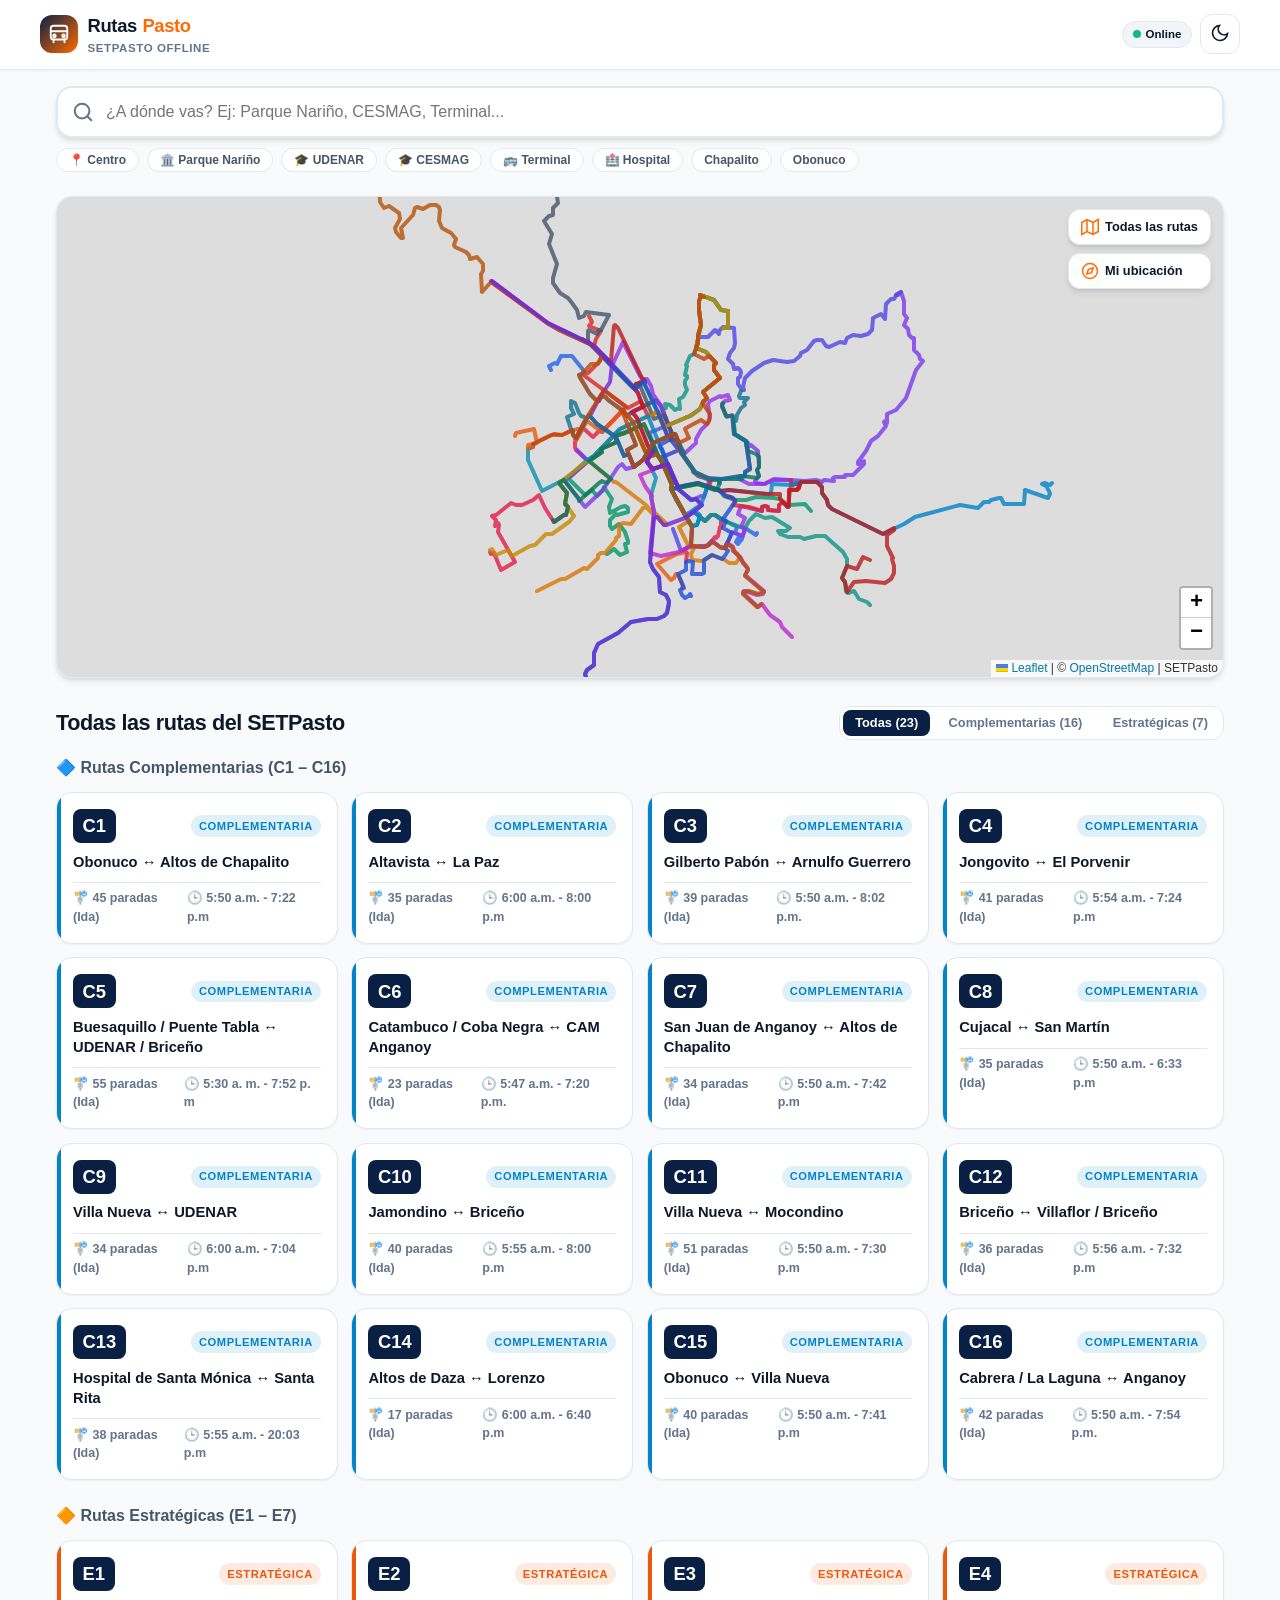
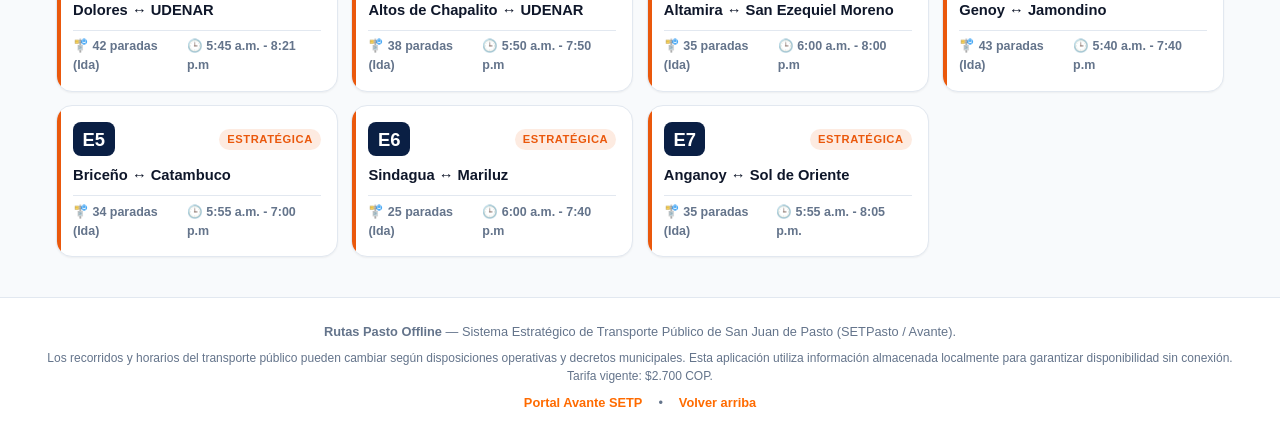
==== index.html @ 1d4de2ff "Initial commit: Rutas Pasto Offline PWA con 23 rutas completas SETPasto" ====
<!DOCTYPE html>
<html lang="es">
<head>
    <meta charset="UTF-8">
    <meta name="viewport" content="width=device-width, initial-scale=1.0, maximum-scale=5.0">
    <title>Rutas Pasto Offline - SETPasto Sistema de Transporte</title>
    <meta name="description" content="Consulta offline del Sistema Estratégico de Transporte Público de Pasto (SETPasto / Avante). 23 rutas oficiales con paradas y recorridos urbanos.">
    <meta name="theme-color" content="#0A1F44">
    <meta name="apple-mobile-web-app-capable" content="yes">
    <meta name="apple-mobile-web-app-status-bar-style" content="black-translucent">
    <meta name="apple-mobile-web-app-title" content="Rutas Pasto">

    <!-- PWA Manifest & Icons -->
    <link rel="manifest" href="manifest.json">
    <link rel="icon" type="image/png" href="assets/icons/icon-192.png">
    <link rel="apple-touch-icon" href="assets/icons/icon-192.png">

    <!-- Leaflet CSS (Almacenado localmente, sin dependencias CDN) -->
    <link rel="stylesheet" href="assets/leaflet/leaflet.css">

    <!-- Estilos de la Aplicación -->
    <link rel="stylesheet" href="styles.css">
</head>
<body>

    <!-- Header Principal -->
    <header class="app-header">
        <div class="header-container">
            <a href="#" class="brand" onclick="mostrarTodasLasRutas(); return false;">
                <div class="brand-icon">
                    <svg viewBox="0 0 24 24" fill="none" stroke="currentColor" stroke-width="2" stroke-linecap="round" stroke-linejoin="round">
                        <rect x="3" y="3" width="18" height="15" rx="3"></rect>
                        <line x1="3" y1="9" x2="21" y2="9"></line>
                        <circle cx="7" cy="14" r="1.5"></circle>
                        <circle cx="17" cy="14" r="1.5"></circle>
                        <line x1="6" y1="18" x2="6" y2="21"></line>
                        <line x1="18" y1="18" x2="18" y2="21"></line>
                    </svg>
                </div>
                <div class="brand-info">
                    <span class="brand-title">Rutas<span>Pasto</span></span>
                    <span class="brand-sub">SETPasto Offline</span>
                </div>
            </a>

            <div class="header-actions">
                <div id="connectionStatus" class="status-badge" title="Estado de conexión">
                    <span class="status-dot"></span> Online
                </div>

                <button id="btnInstallApp" class="btn-install" type="button" title="Instalar como App">
                    <svg viewBox="0 0 24 24" fill="none" stroke="currentColor" stroke-width="2">
                        <path d="M21 15v4a2 2 0 0 1-2 2H5a2 2 0 0 1-2-2v-4"></path>
                        <polyline points="7 10 12 15 17 10"></polyline>
                        <line x1="12" y1="15" x2="12" y2="3"></line>
                    </svg>
                    Instalar
                </button>

                <button id="themeToggle" class="btn-icon" type="button" aria-label="Cambiar tema claro u oscuro" title="Modo Claro/Oscuro">
                    <span id="themeIcon">
                        <svg viewBox="0 0 24 24" fill="none" stroke="currentColor" stroke-width="2">
                            <path d="M21 12.79A9 9 0 1 1 11.21 3 7 7 0 0 0 21 12.79z"></path>
                        </svg>
                    </span>
                </button>
            </div>
        </div>
    </header>

    <!-- Contenido Principal -->
    <main class="main-content">

        <!-- Buscador Inteligente de Destinos y Rutas -->
        <section class="search-section" aria-label="Buscador de rutas y lugares">
            <div class="search-wrapper">
                <span class="search-icon">
                    <svg viewBox="0 0 24 24" fill="none" stroke="currentColor" stroke-width="2.2" stroke-linecap="round" stroke-linejoin="round">
                        <circle cx="11" cy="11" r="8"></circle>
                        <line x1="21" y1="21" x2="16.65" y2="16.65"></line>
                    </svg>
                </span>
                <input 
                    type="text" 
                    id="searchInput" 
                    class="search-input" 
                    placeholder="¿A dónde vas? Ej: Parque Nariño, CESMAG, Terminal..." 
                    aria-label="Buscar rutas por barrio, parada o lugar de interés"
                    autocomplete="off"
                >
                <button id="searchClear" class="search-clear" type="button" aria-label="Limpiar búsqueda" title="Borrar">
                    <svg viewBox="0 0 24 24" fill="none" stroke="currentColor" stroke-width="2">
                        <line x1="18" y1="6" x2="6" y2="18"></line>
                        <line x1="6" y1="6" x2="18" y2="18"></line>
                    </svg>
                </button>
            </div>

            <!-- Accesos rápidos de búsqueda común en Pasto -->
            <div class="quick-tags">
                <button type="button" class="tag-btn" data-query="Centro">📍 Centro</button>
                <button type="button" class="tag-btn" data-query="Parque Nariño">🏛️ Parque Nariño</button>
                <button type="button" class="tag-btn" data-query="UDENAR">🎓 UDENAR</button>
                <button type="button" class="tag-btn" data-query="CESMAG">🎓 CESMAG</button>
                <button type="button" class="tag-btn" data-query="Terminal">🚌 Terminal</button>
                <button type="button" class="tag-btn" data-query="Hospital">🏥 Hospital</button>
                <button type="button" class="tag-btn" data-query="Chapalito">Chapalito</button>
                <button type="button" class="tag-btn" data-query="Obonuco">Obonuco</button>
            </div>

            <!-- Panel de Resultados de Búsqueda -->
            <div id="searchResultsPanel" class="search-results-panel">
                <div class="search-results-header">
                    <span>Resultados de la búsqueda</span>
                    <span id="searchResultsCount" style="color: var(--color-accent); font-weight: 700;">0 resultados</span>
                </div>
                <div id="resultsGrid" class="results-grid"></div>
            </div>
        </section>

        <!-- Ficha de Ruta Seleccionada (Arriba o junto al mapa cuando está activa) -->
        <section id="routePanel" class="route-panel" aria-label="Detalles de la ruta seleccionada">
            <div class="route-panel-header">
                <div class="route-panel-title-area">
                    <div style="display: flex; align-items: center; gap: 0.6rem;">
                        <span id="panelRouteCode" class="route-code-badge">C10</span>
                        <span id="panelRouteType" class="route-type-tag">Complementaria</span>
                    </div>
                    <div class="route-trajectory">
                        <span id="panelTrajOrigen">Jamondino</span>
                        <svg viewBox="0 0 24 24" fill="none" stroke="currentColor" stroke-width="2.5">
                            <line x1="5" y1="12" x2="19" y2="12"></line>
                            <polyline points="12 5 19 12 12 19"></polyline>
                        </svg>
                        <span id="panelTrajDestino">Briceño</span>
                    </div>
                </div>
                <button id="btnClosePanel" class="btn-close-panel" type="button" title="Ver todas las rutas" aria-label="Cerrar ficha de ruta">
                    <svg viewBox="0 0 24 24" fill="none" stroke="currentColor" stroke-width="2.5">
                        <line x1="18" y1="6" x2="6" y2="18"></line>
                        <line x1="6" y1="6" x2="18" y2="18"></line>
                    </svg>
                </button>
            </div>

            <!-- Control de Sentido [ IDA ] [ RETORNO ] -->
            <div class="direction-control-bar">
                <div class="direction-buttons">
                    <button id="btnSentidoIda" class="btn-direction active" type="button">IDA</button>
                    <button id="btnSentidoRetorno" class="btn-direction" type="button">RETORNO</button>
                </div>
                <div id="directionSummary" class="direction-summary">
                    Jamondino → Briceño
                </div>
            </div>

            <!-- Ficha Técnica -->
            <div class="route-info-grid">
                <div class="info-item">
                    <span class="info-label">Horario Despacho</span>
                    <span id="infoHorario" class="info-value">05:50 - 20:00</span>
                </div>
                <div class="info-item">
                    <span class="info-label">Frecuencia Estimada</span>
                    <span id="infoFrecuencia" class="info-value">7 - 10 min</span>
                </div>
                <div class="info-item">
                    <span class="info-label">Tarifa Oficial</span>
                    <span id="infoTarifa" class="info-value">$2.700 COP</span>
                </div>
                <div class="info-item">
                    <span class="info-label">Paradas Registradas</span>
                    <span id="infoParadas" class="info-value">40 paradas</span>
                </div>
            </div>

            <!-- Listado Interactivo de Paradas -->
            <div class="stops-section">
                <div class="stops-header">
                    <div class="stops-title">
                        <span>Paradas del recorrido</span>
                        <span id="stopsCounter" class="stops-counter">40 paradas</span>
                    </div>
                    <span style="font-size: 0.75rem; color: var(--color-text-muted);">Toca una parada para enfocarla en el mapa</span>
                </div>
                <div id="stopsListScroll" class="stops-list-scroll"></div>
            </div>
        </section>

        <!-- Sección del Mapa -->
        <section id="mapSection" class="map-container-box" aria-label="Mapa interactivo de rutas de Pasto">
            <div id="map"></div>

            <!-- Controles flotantes sobre el mapa -->
            <div class="map-floating-controls">
                <button id="btnShowAll" class="btn-map-control" type="button" title="Ver todas las 23 rutas en el mapa">
                    <svg viewBox="0 0 24 24" fill="none" stroke="currentColor" stroke-width="2">
                        <polygon points="1 6 1 22 8 18 16 22 23 18 23 2 16 6 8 2 1 6"></polygon>
                        <line x1="8" y1="2" x2="8" y2="18"></line>
                        <line x1="16" y1="6" x2="16" y2="22"></line>
                    </svg>
                    Todas las rutas
                </button>
                <button id="btnLocation" class="btn-map-control" type="button" title="Ubicar mi posición actual">
                    <svg viewBox="0 0 24 24" fill="none" stroke="currentColor" stroke-width="2">
                        <circle cx="12" cy="12" r="10"></circle>
                        <polygon points="16.24 7.76 14.12 14.12 7.76 16.24 9.88 9.88 16.24 7.76"></polygon>
                    </svg>
                    Mi ubicación
                </button>
            </div>

            <!-- Aviso offline amigable para el mapa -->
            <div id="offlineBanner" class="offline-banner">
                <span>⚡ <strong>Modo sin conexión:</strong> Consulta tus rutas, paradas y horarios almacenados localmente.</span>
            </div>
        </section>

        <!-- Catálogo General: Todas las Rutas (C1-C16 y E1-E7) -->
        <section class="catalog-section" aria-label="Directorio completo de rutas">
            <div class="catalog-header">
                <h2 class="section-title">
                    <span>Todas las rutas del SETPasto</span>
                </h2>
                <div class="filter-tabs">
                    <button class="filter-tab active" data-filter="TODAS" type="button">Todas (23)</button>
                    <button class="filter-tab" data-filter="COMPLEMENTARIA" type="button">Complementarias (16)</button>
                    <button class="filter-tab" data-filter="ESTRATEGICA" type="button">Estratégicas (7)</button>
                </div>
            </div>

            <!-- Grupo Rutas Complementarias -->
            <div id="groupComplementarias" class="routes-group">
                <h3 class="group-title">
                    <span>🔷 Rutas Complementarias (C1 – C16)</span>
                </h3>
                <div id="gridComplementarias" class="routes-grid"></div>
            </div>

            <!-- Grupo Rutas Estratégicas -->
            <div id="groupEstrategicas" class="routes-group">
                <h3 class="group-title">
                    <span>🔶 Rutas Estratégicas (E1 – E7)</span>
                </h3>
                <div id="gridEstrategicas" class="routes-grid"></div>
            </div>
        </section>

    </main>

    <!-- Footer -->
    <footer class="app-footer">
        <div class="footer-content">
            <p><strong>Rutas Pasto Offline</strong> — Sistema Estratégico de Transporte Público de San Juan de Pasto (SETPasto / Avante).</p>
            <p style="font-size: 0.75rem; color: var(--color-text-muted);">
                Los recorridos y horarios del transporte público pueden cambiar según disposiciones operativas y decretos municipales.
                Esta aplicación utiliza información almacenada localmente para garantizar disponibilidad sin conexión. Tarifa vigente: $2.700 COP.
            </p>
            <div class="footer-links">
                <a href="https://avante.gov.co" target="_blank" rel="noopener">Portal Avante SETP</a>
                <span>•</span>
                <a href="#" onclick="mostrarTodasLasRutas(); window.scrollTo({top: 0, behavior: 'smooth'}); return false;">Volver arriba</a>
            </div>
        </div>
    </footer>

    <!-- Scripts locales (Sin dependencias externas) -->
    <script src="assets/leaflet/leaflet.js"></script>
    <script src="data/rutas.js"></script>
    <script src="app.js"></script>
</body>
</html>
---- assets/leaflet/leaflet.css ----
/* required styles */

.leaflet-pane,
.leaflet-tile,
.leaflet-marker-icon,
.leaflet-marker-shadow,
.leaflet-tile-container,
.leaflet-pane > svg,
.leaflet-pane > canvas,
.leaflet-zoom-box,
.leaflet-image-layer,
.leaflet-layer {
	position: absolute;
	left: 0;
	top: 0;
	}
.leaflet-container {
	overflow: hidden;
	}
.leaflet-tile,
.leaflet-marker-icon,
.leaflet-marker-shadow {
	-webkit-user-select: none;
	   -moz-user-select: none;
	        user-select: none;
	  -webkit-user-drag: none;
	}
/* Prevents IE11 from highlighting tiles in blue */
.leaflet-tile::selection {
	background: transparent;
}
/* Safari renders non-retina tile on retina better with this, but Chrome is worse */
.leaflet-safari .leaflet-tile {
	image-rendering: -webkit-optimize-contrast;
	}
/* hack that prevents hw layers "stretching" when loading new tiles */
.leaflet-safari .leaflet-tile-container {
	width: 1600px;
	height: 1600px;
	-webkit-transform-origin: 0 0;
	}
.leaflet-marker-icon,
.leaflet-marker-shadow {
	display: block;
	}
/* .leaflet-container svg: reset svg max-width decleration shipped in Joomla! (joomla.org) 3.x */
/* .leaflet-container img: map is broken in FF if you have max-width: 100% on tiles */
.leaflet-container .leaflet-overlay-pane svg {
	max-width: none !important;
	max-height: none !important;
	}
.leaflet-container .leaflet-marker-pane img,
.leaflet-container .leaflet-shadow-pane img,
.leaflet-container .leaflet-tile-pane img,
.leaflet-container img.leaflet-image-layer,
.leaflet-container .leaflet-tile {
	max-width: none !important;
	max-height: none !important;
	width: auto;
	padding: 0;
	}

.leaflet-container img.leaflet-tile {
	/* See: https://bugs.chromium.org/p/chromium/issues/detail?id=600120 */
	mix-blend-mode: plus-lighter;
}

.leaflet-container.leaflet-touch-zoom {
	-ms-touch-action: pan-x pan-y;
	touch-action: pan-x pan-y;
	}
.leaflet-container.leaflet-touch-drag {
	-ms-touch-action: pinch-zoom;
	/* Fallback for FF which doesn't support pinch-zoom */
	touch-action: none;
	touch-action: pinch-zoom;
}
.leaflet-container.leaflet-touch-drag.leaflet-touch-zoom {
	-ms-touch-action: none;
	touch-action: none;
}
.leaflet-container {
	-webkit-tap-highlight-color: transparent;
}
.leaflet-container a {
	-webkit-tap-highlight-color: rgba(51, 181, 229, 0.4);
}
.leaflet-tile {
	filter: inherit;
	visibility: hidden;
	}
.leaflet-tile-loaded {
	visibility: inherit;
	}
.leaflet-zoom-box {
	width: 0;
	height: 0;
	-moz-box-sizing: border-box;
	     box-sizing: border-box;
	z-index: 800;
	}
/* workaround for https://bugzilla.mozilla.org/show_bug.cgi?id=888319 */
.leaflet-overlay-pane svg {
	-moz-user-select: none;
	}

.leaflet-pane         { z-index: 400; }

.leaflet-tile-pane    { z-index: 200; }
.leaflet-overlay-pane { z-index: 400; }
.leaflet-shadow-pane  { z-index: 500; }
.leaflet-marker-pane  { z-index: 600; }
.leaflet-tooltip-pane   { z-index: 650; }
.leaflet-popup-pane   { z-index: 700; }

.leaflet-map-pane canvas { z-index: 100; }
.leaflet-map-pane svg    { z-index: 200; }

.leaflet-vml-shape {
	width: 1px;
	height: 1px;
	}
.lvml {
	behavior: url(#default#VML);
	display: inline-block;
	position: absolute;
	}


/* control positioning */

.leaflet-control {
	position: relative;
	z-index: 800;
	pointer-events: visiblePainted; /* IE 9-10 doesn't have auto */
	pointer-events: auto;
	}
.leaflet-top,
.leaflet-bottom {
	position: absolute;
	z-index: 1000;
	pointer-events: none;
	}
.leaflet-top {
	top: 0;
	}
.leaflet-right {
	right: 0;
	}
.leaflet-bottom {
	bottom: 0;
	}
.leaflet-left {
	left: 0;
	}
.leaflet-control {
	float: left;
	clear: both;
	}
.leaflet-right .leaflet-control {
	float: right;
	}
.leaflet-top .leaflet-control {
	margin-top: 10px;
	}
.leaflet-bottom .leaflet-control {
	margin-bottom: 10px;
	}
.leaflet-left .leaflet-control {
	margin-left: 10px;
	}
.leaflet-right .leaflet-control {
	margin-right: 10px;
	}


/* zoom and fade animations */

.leaflet-fade-anim .leaflet-popup {
	opacity: 0;
	-webkit-transition: opacity 0.2s linear;
	   -moz-transition: opacity 0.2s linear;
	        transition: opacity 0.2s linear;
	}
.leaflet-fade-anim .leaflet-map-pane .leaflet-popup {
	opacity: 1;
	}
.leaflet-zoom-animated {
	-webkit-transform-origin: 0 0;
	    -ms-transform-origin: 0 0;
	        transform-origin: 0 0;
	}
svg.leaflet-zoom-animated {
	will-change: transform;
}

.leaflet-zoom-anim .leaflet-zoom-animated {
	-webkit-transition: -webkit-transform 0.25s cubic-bezier(0,0,0.25,1);
	   -moz-transition:    -moz-transform 0.25s cubic-bezier(0,0,0.25,1);
	        transition:         transform 0.25s cubic-bezier(0,0,0.25,1);
	}
.leaflet-zoom-anim .leaflet-tile,
.leaflet-pan-anim .leaflet-tile {
	-webkit-transition: none;
	   -moz-transition: none;
	        transition: none;
	}

.leaflet-zoom-anim .leaflet-zoom-hide {
	visibility: hidden;
	}


/* cursors */

.leaflet-interactive {
	cursor: pointer;
	}
.leaflet-grab {
	cursor: -webkit-grab;
	cursor:    -moz-grab;
	cursor:         grab;
	}
.leaflet-crosshair,
.leaflet-crosshair .leaflet-interactive {
	cursor: crosshair;
	}
.leaflet-popup-pane,
.leaflet-control {
	cursor: auto;
	}
.leaflet-dragging .leaflet-grab,
.leaflet-dragging .leaflet-grab .leaflet-interactive,
.leaflet-dragging .leaflet-marker-draggable {
	cursor: move;
	cursor: -webkit-grabbing;
	cursor:    -moz-grabbing;
	cursor:         grabbing;
	}

/* marker & overlays interactivity */
.leaflet-marker-icon,
.leaflet-marker-shadow,
.leaflet-image-layer,
.leaflet-pane > svg path,
.leaflet-tile-container {
	pointer-events: none;
	}

.leaflet-marker-icon.leaflet-interactive,
.leaflet-image-layer.leaflet-interactive,
.leaflet-pane > svg path.leaflet-interactive,
svg.leaflet-image-layer.leaflet-interactive path {
	pointer-events: visiblePainted; /* IE 9-10 doesn't have auto */
	pointer-events: auto;
	}

/* visual tweaks */

.leaflet-container {
	background: #ddd;
	outline-offset: 1px;
	}
.leaflet-container a {
	color: #0078A8;
	}
.leaflet-zoom-box {
	border: 2px dotted #38f;
	background: rgba(255,255,255,0.5);
	}


/* general typography */
.leaflet-container {
	font-family: "Helvetica Neue", Arial, Helvetica, sans-serif;
	font-size: 12px;
	font-size: 0.75rem;
	line-height: 1.5;
	}


/* general toolbar styles */

.leaflet-bar {
	box-shadow: 0 1px 5px rgba(0,0,0,0.65);
	border-radius: 4px;
	}
.leaflet-bar a {
	background-color: #fff;
	border-bottom: 1px solid #ccc;
	width: 26px;
	height: 26px;
	line-height: 26px;
	display: block;
	text-align: center;
	text-decoration: none;
	color: black;
	}
.leaflet-bar a,
.leaflet-control-layers-toggle {
	background-position: 50% 50%;
	background-repeat: no-repeat;
	display: block;
	}
.leaflet-bar a:hover,
.leaflet-bar a:focus {
	background-color: #f4f4f4;
	}
.leaflet-bar a:first-child {
	border-top-left-radius: 4px;
	border-top-right-radius: 4px;
	}
.leaflet-bar a:last-child {
	border-bottom-left-radius: 4px;
	border-bottom-right-radius: 4px;
	border-bottom: none;
	}
.leaflet-bar a.leaflet-disabled {
	cursor: default;
	background-color: #f4f4f4;
	color: #bbb;
	}

.leaflet-touch .leaflet-bar a {
	width: 30px;
	height: 30px;
	line-height: 30px;
	}
.leaflet-touch .leaflet-bar a:first-child {
	border-top-left-radius: 2px;
	border-top-right-radius: 2px;
	}
.leaflet-touch .leaflet-bar a:last-child {
	border-bottom-left-radius: 2px;
	border-bottom-right-radius: 2px;
	}

/* zoom control */

.leaflet-control-zoom-in,
.leaflet-control-zoom-out {
	font: bold 18px 'Lucida Console', Monaco, monospace;
	text-indent: 1px;
	}

.leaflet-touch .leaflet-control-zoom-in, .leaflet-touch .leaflet-control-zoom-out  {
	font-size: 22px;
	}


/* layers control */

.leaflet-control-layers {
	box-shadow: 0 1px 5px rgba(0,0,0,0.4);
	background: #fff;
	border-radius: 5px;
	}
.leaflet-control-layers-toggle {
	background-image: url(images/layers.png);
	width: 36px;
	height: 36px;
	}
.leaflet-retina .leaflet-control-layers-toggle {
	background-image: url(images/layers-2x.png);
	background-size: 26px 26px;
	}
.leaflet-touch .leaflet-control-layers-toggle {
	width: 44px;
	height: 44px;
	}
.leaflet-control-layers .leaflet-control-layers-list,
.leaflet-control-layers-expanded .leaflet-control-layers-toggle {
	display: none;
	}
.leaflet-control-layers-expanded .leaflet-control-layers-list {
	display: block;
	position: relative;
	}
.leaflet-control-layers-expanded {
	padding: 6px 10px 6px 6px;
	color: #333;
	background: #fff;
	}
.leaflet-control-layers-scrollbar {
	overflow-y: scroll;
	overflow-x: hidden;
	padding-right: 5px;
	}
.leaflet-control-layers-selector {
	margin-top: 2px;
	position: relative;
	top: 1px;
	}
.leaflet-control-layers label {
	display: block;
	font-size: 13px;
	font-size: 1.08333em;
	}
.leaflet-control-layers-separator {
	height: 0;
	border-top: 1px solid #ddd;
	margin: 5px -10px 5px -6px;
	}

/* Default icon URLs */
.leaflet-default-icon-path { /* used only in path-guessing heuristic, see L.Icon.Default */
	background-image: url(images/marker-icon.png);
	}


/* attribution and scale controls */

.leaflet-container .leaflet-control-attribution {
	background: #fff;
	background: rgba(255, 255, 255, 0.8);
	margin: 0;
	}
.leaflet-control-attribution,
.leaflet-control-scale-line {
	padding: 0 5px;
	color: #333;
	line-height: 1.4;
	}
.leaflet-control-attribution a {
	text-decoration: none;
	}
.leaflet-control-attribution a:hover,
.leaflet-control-attribution a:focus {
	text-decoration: underline;
	}
.leaflet-attribution-flag {
	display: inline !important;
	vertical-align: baseline !important;
	width: 1em;
	height: 0.6669em;
	}
.leaflet-left .leaflet-control-scale {
	margin-left: 5px;
	}
.leaflet-bottom .leaflet-control-scale {
	margin-bottom: 5px;
	}
.leaflet-control-scale-line {
	border: 2px solid #777;
	border-top: none;
	line-height: 1.1;
	padding: 2px 5px 1px;
	white-space: nowrap;
	-moz-box-sizing: border-box;
	     box-sizing: border-box;
	background: rgba(255, 255, 255, 0.8);
	text-shadow: 1px 1px #fff;
	}
.leaflet-control-scale-line:not(:first-child) {
	border-top: 2px solid #777;
	border-bottom: none;
	margin-top: -2px;
	}
.leaflet-control-scale-line:not(:first-child):not(:last-child) {
	border-bottom: 2px solid #777;
	}

.leaflet-touch .leaflet-control-attribution,
.leaflet-touch .leaflet-control-layers,
.leaflet-touch .leaflet-bar {
	box-shadow: none;
	}
.leaflet-touch .leaflet-control-layers,
.leaflet-touch .leaflet-bar {
	border: 2px solid rgba(0,0,0,0.2);
	background-clip: padding-box;
	}


/* popup */

.leaflet-popup {
	position: absolute;
	text-align: center;
	margin-bottom: 20px;
	}
.leaflet-popup-content-wrapper {
	padding: 1px;
	text-align: left;
	border-radius: 12px;
	}
.leaflet-popup-content {
	margin: 13px 24px 13px 20px;
	line-height: 1.3;
	font-size: 13px;
	font-size: 1.08333em;
	min-height: 1px;
	}
.leaflet-popup-content p {
	margin: 17px 0;
	margin: 1.3em 0;
	}
.leaflet-popup-tip-container {
	width: 40px;
	height: 20px;
	position: absolute;
	left: 50%;
	margin-top: -1px;
	margin-left: -20px;
	overflow: hidden;
	pointer-events: none;
	}
.leaflet-popup-tip {
	width: 17px;
	height: 17px;
	padding: 1px;

	margin: -10px auto 0;
	pointer-events: auto;

	-webkit-transform: rotate(45deg);
	   -moz-transform: rotate(45deg);
	    -ms-transform: rotate(45deg);
	        transform: rotate(45deg);
	}
.leaflet-popup-content-wrapper,
.leaflet-popup-tip {
	background: white;
	color: #333;
	box-shadow: 0 3px 14px rgba(0,0,0,0.4);
	}
.leaflet-container a.leaflet-popup-close-button {
	position: absolute;
	top: 0;
	right: 0;
	border: none;
	text-align: center;
	width: 24px;
	height: 24px;
	font: 16px/24px Tahoma, Verdana, sans-serif;
	color: #757575;
	text-decoration: none;
	background: transparent;
	}
.leaflet-container a.leaflet-popup-close-button:hover,
.leaflet-container a.leaflet-popup-close-button:focus {
	color: #585858;
	}
.leaflet-popup-scrolled {
	overflow: auto;
	}

.leaflet-oldie .leaflet-popup-content-wrapper {
	-ms-zoom: 1;
	}
.leaflet-oldie .leaflet-popup-tip {
	width: 24px;
	margin: 0 auto;

	-ms-filter: "progid:DXImageTransform.Microsoft.Matrix(M11=0.70710678, M12=0.70710678, M21=-0.70710678, M22=0.70710678)";
	filter: progid:DXImageTransform.Microsoft.Matrix(M11=0.70710678, M12=0.70710678, M21=-0.70710678, M22=0.70710678);
	}

.leaflet-oldie .leaflet-control-zoom,
.leaflet-oldie .leaflet-control-layers,
.leaflet-oldie .leaflet-popup-content-wrapper,
.leaflet-oldie .leaflet-popup-tip {
	border: 1px solid #999;
	}


/* div icon */

.leaflet-div-icon {
	background: #fff;
	border: 1px solid #666;
	}


/* Tooltip */
/* Base styles for the element that has a tooltip */
.leaflet-tooltip {
	position: absolute;
	padding: 6px;
	background-color: #fff;
	border: 1px solid #fff;
	border-radius: 3px;
	color: #222;
	white-space: nowrap;
	-webkit-user-select: none;
	-moz-user-select: none;
	-ms-user-select: none;
	user-select: none;
	pointer-events: none;
	box-shadow: 0 1px 3px rgba(0,0,0,0.4);
	}
.leaflet-tooltip.leaflet-interactive {
	cursor: pointer;
	pointer-events: auto;
	}
.leaflet-tooltip-top:before,
.leaflet-tooltip-bottom:before,
.leaflet-tooltip-left:before,
.leaflet-tooltip-right:before {
	position: absolute;
	pointer-events: none;
	border: 6px solid transparent;
	background: transparent;
	content: "";
	}

/* Directions */

.leaflet-tooltip-bottom {
	margin-top: 6px;
}
.leaflet-tooltip-top {
	margin-top: -6px;
}
.leaflet-tooltip-bottom:before,
.leaflet-tooltip-top:before {
	left: 50%;
	margin-left: -6px;
	}
.leaflet-tooltip-top:before {
	bottom: 0;
	margin-bottom: -12px;
	border-top-color: #fff;
	}
.leaflet-tooltip-bottom:before {
	top: 0;
	margin-top: -12px;
	margin-left: -6px;
	border-bottom-color: #fff;
	}
.leaflet-tooltip-left {
	margin-left: -6px;
}
.leaflet-tooltip-right {
	margin-left: 6px;
}
.leaflet-tooltip-left:before,
.leaflet-tooltip-right:before {
	top: 50%;
	margin-top: -6px;
	}
.leaflet-tooltip-left:before {
	right: 0;
	margin-right: -12px;
	border-left-color: #fff;
	}
.leaflet-tooltip-right:before {
	left: 0;
	margin-left: -12px;
	border-right-color: #fff;
	}

/* Printing */

@media print {
	/* Prevent printers from removing background-images of controls. */
	.leaflet-control {
		-webkit-print-color-adjust: exact;
		print-color-adjust: exact;
		}
	}
---- styles.css ----
/* ==========================================================================
   RUTAS PASTO OFFLINE - STYLES (MOBILE-FIRST CSS3)
   ========================================================================== */

:root {
    --color-bg: #F8FAFC;
    --color-surface: #FFFFFF;
    --color-surface-hover: #F1F5F9;
    --color-border: #E2E8F0;
    --color-text: #0F172A;
    --color-text-secondary: #475569;
    --color-text-muted: #64748B;
    
    --color-primary: #0A1F44;
    --color-primary-light: #1E3A8A;
    --color-accent: #FF6B00;
    --color-accent-hover: #E05E00;
    --color-accent-bg: rgba(255, 107, 0, 0.12);
    
    --color-complementaria: #0284C7;
    --color-estrategica: #EA580C;
    
    --color-success: #10B981;
    --color-warning: #F59E0B;
    --color-danger: #EF4444;

    --shadow-sm: 0 1px 2px 0 rgba(0, 0, 0, 0.05);
    --shadow-md: 0 4px 6px -1px rgba(0, 0, 0, 0.1), 0 2px 4px -1px rgba(0, 0, 0, 0.06);
    --shadow-lg: 0 10px 15px -3px rgba(0, 0, 0, 0.1), 0 4px 6px -2px rgba(0, 0, 0, 0.05);
    --shadow-xl: 0 20px 25px -5px rgba(0, 0, 0, 0.1), 0 10px 10px -5px rgba(0, 0, 0, 0.04);
    
    --radius-sm: 8px;
    --radius-md: 12px;
    --radius-lg: 16px;
    --radius-full: 9999px;
    
    --transition-fast: 0.15s ease;
    --transition-normal: 0.25s ease;
    --font-family: -apple-system, BlinkMacSystemFont, "Segoe UI", Roboto, Helvetica, Arial, sans-serif;
}

[data-theme="dark"] {
    --color-bg: #0B1120;
    --color-surface: #1E293B;
    --color-surface-hover: #334155;
    --color-border: #334155;
    --color-text: #F8FAFC;
    --color-text-secondary: #CBD5E1;
    --color-text-muted: #94A3B8;
    
    --color-primary: #38BDF8;
    --color-primary-light: #60A5FA;
    --color-accent: #FF8A3D;
    --color-accent-hover: #FFA466;
    --color-accent-bg: rgba(255, 138, 61, 0.2);
    
    --color-complementaria: #38BDF8;
    --color-estrategica: #FB923C;

    --shadow-sm: 0 1px 2px 0 rgba(0, 0, 0, 0.3);
    --shadow-md: 0 4px 6px -1px rgba(0, 0, 0, 0.4);
    --shadow-lg: 0 10px 15px -3px rgba(0, 0, 0, 0.5);
    --shadow-xl: 0 20px 25px -5px rgba(0, 0, 0, 0.6);
}

/* Base Reset & Typography */
* {
    margin: 0;
    padding: 0;
    box-sizing: border-box;
    -webkit-tap-highlight-color: transparent;
}

body {
    font-family: var(--font-family);
    background-color: var(--color-bg);
    color: var(--color-text);
    line-height: 1.5;
    min-height: 100vh;
    display: flex;
    flex-direction: column;
    overflow-x: hidden;
    transition: background-color var(--transition-normal), color var(--transition-normal);
}

/* Header & Navigation */
.app-header {
    background-color: var(--color-surface);
    border-bottom: 1px solid var(--color-border);
    position: sticky;
    top: 0;
    z-index: 1000;
    padding: 0.75rem 1rem;
    box-shadow: var(--shadow-sm);
}

.header-container {
    max-width: 1200px;
    margin: 0 auto;
    display: flex;
    align-items: center;
    justify-content: space-between;
    gap: 0.75rem;
}

.brand {
    display: flex;
    align-items: center;
    gap: 0.6rem;
    text-decoration: none;
    color: var(--color-text);
}

.brand-icon {
    width: 38px;
    height: 38px;
    background: linear-gradient(135deg, #0A1F44 0%, #FF6B00 100%);
    border-radius: var(--radius-md);
    display: flex;
    align-items: center;
    justify-content: center;
    color: #FFFFFF;
    box-shadow: var(--shadow-sm);
    flex-shrink: 0;
}

.brand-icon svg {
    width: 22px;
    height: 22px;
}

.brand-info {
    display: flex;
    flex-direction: column;
}

.brand-title {
    font-size: 1.15rem;
    font-weight: 800;
    letter-spacing: -0.02em;
    display: flex;
    align-items: center;
    gap: 0.35rem;
    color: var(--color-text);
}

.brand-title span {
    color: var(--color-accent);
}

.brand-sub {
    font-size: 0.72rem;
    color: var(--color-text-muted);
    font-weight: 600;
    text-transform: uppercase;
    letter-spacing: 0.05em;
}

.header-actions {
    display: flex;
    align-items: center;
    gap: 0.5rem;
}

.status-badge {
    display: inline-flex;
    align-items: center;
    gap: 0.3rem;
    padding: 0.25rem 0.6rem;
    border-radius: var(--radius-full);
    font-size: 0.72rem;
    font-weight: 700;
    background-color: var(--color-surface-hover);
    border: 1px solid var(--color-border);
}

.status-dot {
    width: 8px;
    height: 8px;
    border-radius: 50%;
    background-color: var(--color-success);
}

.status-badge.offline .status-dot {
    background-color: var(--color-danger);
}

.btn-icon {
    background: var(--color-surface);
    border: 1px solid var(--color-border);
    color: var(--color-text);
    width: 40px;
    height: 40px;
    border-radius: var(--radius-md);
    display: flex;
    align-items: center;
    justify-content: center;
    cursor: pointer;
    transition: all var(--transition-fast);
    flex-shrink: 0;
}

.btn-icon:hover {
    background: var(--color-surface-hover);
    border-color: var(--color-accent);
}

.btn-icon svg {
    width: 20px;
    height: 20px;
}

.btn-install {
    background: var(--color-accent);
    color: #FFFFFF;
    border: none;
    font-weight: 700;
    font-size: 0.8rem;
    padding: 0.5rem 0.85rem;
    border-radius: var(--radius-md);
    display: none;
    align-items: center;
    gap: 0.4rem;
    cursor: pointer;
    box-shadow: var(--shadow-sm);
    transition: background var(--transition-fast);
}

.btn-install:hover {
    background: var(--color-accent-hover);
}

.btn-install svg {
    width: 16px;
    height: 16px;
}

/* Main Container */
.main-content {
    flex: 1;
    max-width: 1200px;
    width: 100%;
    margin: 0 auto;
    padding: 1rem;
    display: flex;
    flex-direction: column;
    gap: 1.25rem;
}

/* Search Bar Component */
.search-section {
    position: relative;
}

.search-wrapper {
    position: relative;
    display: flex;
    align-items: center;
}

.search-icon {
    position: absolute;
    left: 1rem;
    color: var(--color-text-muted);
    pointer-events: none;
    display: flex;
}

.search-icon svg {
    width: 22px;
    height: 22px;
}

.search-input {
    width: 100%;
    padding: 0.95rem 2.8rem 0.95rem 3rem;
    border-radius: var(--radius-lg);
    border: 2px solid var(--color-border);
    background-color: var(--color-surface);
    color: var(--color-text);
    font-size: 1rem;
    font-weight: 500;
    box-shadow: var(--shadow-md);
    outline: none;
    transition: all var(--transition-normal);
}

.search-input:focus {
    border-color: var(--color-accent);
    box-shadow: 0 0 0 4px var(--color-accent-bg);
}

.search-clear {
    position: absolute;
    right: 0.75rem;
    background: none;
    border: none;
    color: var(--color-text-muted);
    cursor: pointer;
    padding: 0.4rem;
    display: none;
    align-items: center;
    justify-content: center;
    border-radius: 50%;
}

.search-clear:hover {
    color: var(--color-text);
    background-color: var(--color-surface-hover);
}

.search-clear svg {
    width: 18px;
    height: 18px;
}

/* Quick Search Suggestions */
.quick-tags {
    display: flex;
    gap: 0.5rem;
    margin-top: 0.6rem;
    overflow-x: auto;
    padding-bottom: 0.25rem;
    scrollbar-width: none;
}

.quick-tags::-webkit-scrollbar {
    display: none;
}

.tag-btn {
    background: var(--color-surface);
    border: 1px solid var(--color-border);
    color: var(--color-text-secondary);
    padding: 0.25rem 0.75rem;
    border-radius: var(--radius-full);
    font-size: 0.75rem;
    font-weight: 600;
    white-space: nowrap;
    cursor: pointer;
    transition: all var(--transition-fast);
}

.tag-btn:hover {
    border-color: var(--color-accent);
    color: var(--color-accent);
    background-color: var(--color-accent-bg);
}

/* Search Results Area */
.search-results-panel {
    display: none;
    background: var(--color-surface);
    border: 1px solid var(--color-border);
    border-radius: var(--radius-lg);
    padding: 1rem;
    box-shadow: var(--shadow-lg);
    margin-top: 0.5rem;
}

.search-results-header {
    display: flex;
    align-items: center;
    justify-content: space-between;
    margin-bottom: 0.75rem;
    font-size: 0.85rem;
    color: var(--color-text-muted);
    font-weight: 600;
}

.results-grid {
    display: grid;
    grid-template-columns: repeat(auto-fill, minmax(280px, 1fr));
    gap: 0.75rem;
}

.result-card {
    background: var(--color-bg);
    border: 1px solid var(--color-border);
    border-radius: var(--radius-md);
    padding: 0.85rem;
    cursor: pointer;
    transition: all var(--transition-fast);
    display: flex;
    flex-direction: column;
    gap: 0.4rem;
}

.result-card:hover {
    border-color: var(--color-accent);
    transform: translateY(-2px);
    box-shadow: var(--shadow-sm);
}

.result-badge {
    font-size: 0.7rem;
    font-weight: 700;
    color: var(--color-accent);
    background: var(--color-accent-bg);
    padding: 0.15rem 0.45rem;
    border-radius: var(--radius-sm);
    display: inline-block;
}

/* Map Section */
.map-container-box {
    position: relative;
    border-radius: var(--radius-lg);
    overflow: hidden;
    border: 1px solid var(--color-border);
    box-shadow: var(--shadow-md);
    background-color: var(--color-surface);
}

#map {
    height: 380px;
    width: 100%;
    z-index: 10;
}

@media (min-width: 768px) {
    #map {
        height: 480px;
    }
}

/* Map Floating Controls */
.map-floating-controls {
    position: absolute;
    top: 12px;
    right: 12px;
    z-index: 500;
    display: flex;
    flex-direction: column;
    gap: 8px;
}

.btn-map-control {
    background: var(--color-surface);
    color: var(--color-text);
    border: 1px solid var(--color-border);
    box-shadow: var(--shadow-md);
    border-radius: var(--radius-md);
    padding: 0.5rem 0.75rem;
    font-size: 0.8rem;
    font-weight: 700;
    display: flex;
    align-items: center;
    gap: 0.4rem;
    cursor: pointer;
    transition: all var(--transition-fast);
}

.btn-map-control:hover {
    background: var(--color-surface-hover);
    border-color: var(--color-accent);
}

.btn-map-control svg {
    width: 18px;
    height: 18px;
    color: var(--color-accent);
}

/* Offline Notice Banner */
.offline-banner {
    display: none;
    position: absolute;
    bottom: 12px;
    left: 12px;
    right: 12px;
    background: rgba(10, 31, 68, 0.92);
    color: #FFFFFF;
    backdrop-filter: blur(4px);
    padding: 0.6rem 1rem;
    border-radius: var(--radius-md);
    z-index: 500;
    font-size: 0.8rem;
    align-items: center;
    justify-content: space-between;
    box-shadow: var(--shadow-md);
}

.offline-banner a {
    color: var(--color-accent);
    text-decoration: underline;
    cursor: pointer;
}

/* Selected Route Details Panel (Ficha de Ruta) */
.route-panel {
    display: none;
    background: var(--color-surface);
    border: 1px solid var(--color-border);
    border-radius: var(--radius-lg);
    box-shadow: var(--shadow-lg);
    overflow: hidden;
    animation: slideDown 0.3s ease-out;
}

@keyframes slideDown {
    from { opacity: 0; transform: translateY(-10px); }
    to { opacity: 1; transform: translateY(0); }
}

.route-panel-header {
    background: linear-gradient(135deg, var(--color-primary) 0%, #173268 100%);
    color: #FFFFFF;
    padding: 1rem 1.25rem;
    display: flex;
    justify-content: space-between;
    align-items: flex-start;
    gap: 1rem;
}

.route-panel-title-area {
    display: flex;
    flex-direction: column;
    gap: 0.3rem;
}

.route-code-badge {
    display: inline-flex;
    align-items: center;
    gap: 0.4rem;
    background: var(--color-accent);
    color: #FFFFFF;
    font-size: 0.95rem;
    font-weight: 800;
    padding: 0.2rem 0.65rem;
    border-radius: var(--radius-sm);
    width: fit-content;
}

.route-type-tag {
    font-size: 0.72rem;
    text-transform: uppercase;
    letter-spacing: 0.05em;
    opacity: 0.85;
}

.route-trajectory {
    font-size: 1.15rem;
    font-weight: 800;
    display: flex;
    align-items: center;
    gap: 0.5rem;
    flex-wrap: wrap;
}

.route-trajectory svg {
    width: 18px;
    height: 18px;
    color: var(--color-accent);
}

.btn-close-panel {
    background: rgba(255, 255, 255, 0.15);
    border: none;
    color: #FFFFFF;
    width: 34px;
    height: 34px;
    border-radius: 50%;
    cursor: pointer;
    display: flex;
    align-items: center;
    justify-content: center;
    transition: background var(--transition-fast);
}

.btn-close-panel:hover {
    background: rgba(255, 255, 255, 0.3);
}

.btn-close-panel svg {
    width: 18px;
    height: 18px;
}

/* Direction Selector [ IDA ] [ RETORNO ] */
.direction-control-bar {
    background: var(--color-surface-hover);
    padding: 0.75rem 1.25rem;
    border-bottom: 1px solid var(--color-border);
    display: flex;
    align-items: center;
    justify-content: space-between;
    gap: 0.75rem;
    flex-wrap: wrap;
}

.direction-buttons {
    display: flex;
    background: var(--color-surface);
    border: 1px solid var(--color-border);
    border-radius: var(--radius-full);
    padding: 3px;
}

.btn-direction {
    border: none;
    background: transparent;
    padding: 0.45rem 1.25rem;
    font-size: 0.85rem;
    font-weight: 800;
    border-radius: var(--radius-full);
    cursor: pointer;
    color: var(--color-text-muted);
    transition: all var(--transition-fast);
}

.btn-direction.active {
    background: var(--color-accent);
    color: #FFFFFF;
    box-shadow: var(--shadow-sm);
}

.direction-summary {
    font-size: 0.85rem;
    font-weight: 600;
    color: var(--color-text-secondary);
}

/* Route Info Grid */
.route-info-grid {
    padding: 1.25rem;
    display: grid;
    grid-template-columns: repeat(auto-fit, minmax(160px, 1fr));
    gap: 1rem;
    border-bottom: 1px solid var(--color-border);
}

.info-item {
    display: flex;
    flex-direction: column;
    gap: 0.2rem;
}

.info-label {
    font-size: 0.72rem;
    text-transform: uppercase;
    font-weight: 700;
    letter-spacing: 0.04em;
    color: var(--color-text-muted);
}

.info-value {
    font-size: 0.95rem;
    font-weight: 700;
    color: var(--color-text);
}

/* Stops Section Inside Panel */
.stops-section {
    padding: 1.25rem;
}

.stops-header {
    display: flex;
    align-items: center;
    justify-content: space-between;
    margin-bottom: 0.75rem;
}

.stops-title {
    font-size: 1rem;
    font-weight: 800;
    display: flex;
    align-items: center;
    gap: 0.5rem;
}

.stops-counter {
    background: var(--color-surface-hover);
    padding: 0.2rem 0.6rem;
    border-radius: var(--radius-full);
    font-size: 0.75rem;
    font-weight: 700;
    color: var(--color-text-muted);
}

.stops-list-scroll {
    max-height: 280px;
    overflow-y: auto;
    border: 1px solid var(--color-border);
    border-radius: var(--radius-md);
    background: var(--color-bg);
}

.stop-item-btn {
    width: 100%;
    text-align: left;
    background: transparent;
    border: none;
    border-bottom: 1px solid var(--color-border);
    padding: 0.7rem 0.9rem;
    display: flex;
    align-items: center;
    gap: 0.75rem;
    cursor: pointer;
    transition: background var(--transition-fast);
}

.stop-item-btn:last-child {
    border-bottom: none;
}

.stop-item-btn:hover {
    background: var(--color-surface-hover);
}

.stop-num {
    width: 26px;
    height: 26px;
    background: var(--color-surface);
    border: 1px solid var(--color-border);
    color: var(--color-accent);
    border-radius: 50%;
    display: flex;
    align-items: center;
    justify-content: center;
    font-size: 0.75rem;
    font-weight: 800;
    flex-shrink: 0;
}

.stop-name {
    font-size: 0.85rem;
    font-weight: 600;
    color: var(--color-text);
    flex: 1;
}

.stop-action-icon {
    color: var(--color-text-muted);
    font-size: 0.75rem;
}

/* Route Cards Catalog (Todas las Rutas) */
.catalog-section {
    margin-top: 0.5rem;
}

.catalog-header {
    display: flex;
    align-items: center;
    justify-content: space-between;
    margin-bottom: 1rem;
    flex-wrap: wrap;
    gap: 0.5rem;
}

.section-title {
    font-size: 1.35rem;
    font-weight: 900;
    letter-spacing: -0.02em;
    display: flex;
    align-items: center;
    gap: 0.5rem;
}

.filter-tabs {
    display: flex;
    gap: 0.4rem;
    background: var(--color-surface);
    padding: 3px;
    border-radius: var(--radius-md);
    border: 1px solid var(--color-border);
}

.filter-tab {
    background: transparent;
    border: none;
    padding: 0.35rem 0.75rem;
    font-size: 0.8rem;
    font-weight: 700;
    border-radius: var(--radius-sm);
    cursor: pointer;
    color: var(--color-text-muted);
    transition: all var(--transition-fast);
}

.filter-tab.active {
    background: var(--color-primary);
    color: #FFFFFF;
}

[data-theme="dark"] .filter-tab.active {
    background: var(--color-accent);
    color: #FFFFFF;
}

.routes-group {
    margin-bottom: 1.5rem;
}

.group-title {
    font-size: 1rem;
    font-weight: 800;
    margin-bottom: 0.75rem;
    display: flex;
    align-items: center;
    gap: 0.5rem;
    color: var(--color-text-secondary);
}

.routes-grid {
    display: grid;
    grid-template-columns: repeat(auto-fill, minmax(280px, 1fr));
    gap: 0.85rem;
}

.route-card {
    background: var(--color-surface);
    border: 1px solid var(--color-border);
    border-radius: var(--radius-lg);
    padding: 1rem;
    cursor: pointer;
    box-shadow: var(--shadow-sm);
    transition: all var(--transition-fast);
    display: flex;
    flex-direction: column;
    gap: 0.6rem;
    position: relative;
    overflow: hidden;
}

.route-card::before {
    content: '';
    position: absolute;
    top: 0;
    left: 0;
    bottom: 0;
    width: 4px;
    background-color: var(--color-border);
    transition: background-color var(--transition-fast);
}

.route-card.tipo-complementaria::before {
    background-color: var(--color-complementaria);
}

.route-card.tipo-estrategica::before {
    background-color: var(--color-estrategica);
}

.route-card:hover {
    transform: translateY(-2px);
    box-shadow: var(--shadow-md);
    border-color: var(--color-accent);
}

.route-card-top {
    display: flex;
    align-items: center;
    justify-content: space-between;
}

.card-code {
    font-size: 1.15rem;
    font-weight: 900;
    color: #FFFFFF;
    background: var(--color-primary);
    padding: 0.2rem 0.6rem;
    border-radius: var(--radius-sm);
}

[data-theme="dark"] .card-code {
    background: #0F172A;
    border: 1px solid var(--color-border);
    color: var(--color-primary);
}

.card-type {
    font-size: 0.7rem;
    font-weight: 700;
    text-transform: uppercase;
    letter-spacing: 0.05em;
    padding: 0.15rem 0.5rem;
    border-radius: var(--radius-full);
}

.tipo-complementaria .card-type {
    background: rgba(2, 132, 199, 0.12);
    color: var(--color-complementaria);
}

.tipo-estrategica .card-type {
    background: rgba(234, 88, 12, 0.12);
    color: var(--color-estrategica);
}

.card-path {
    font-size: 0.92rem;
    font-weight: 700;
    line-height: 1.35;
    color: var(--color-text);
}

.card-meta {
    display: flex;
    align-items: center;
    justify-content: space-between;
    font-size: 0.78rem;
    color: var(--color-text-muted);
    font-weight: 600;
    padding-top: 0.4rem;
    border-top: 1px solid var(--color-border);
}

.meta-item {
    display: flex;
    align-items: center;
    gap: 0.3rem;
}

/* Footer */
.app-footer {
    background: var(--color-surface);
    border-top: 1px solid var(--color-border);
    padding: 1.5rem 1rem;
    margin-top: auto;
    font-size: 0.8rem;
    color: var(--color-text-muted);
}

.footer-content {
    max-width: 1200px;
    margin: 0 auto;
    display: flex;
    flex-direction: column;
    gap: 0.5rem;
    text-align: center;
}

.footer-links {
    display: flex;
    justify-content: center;
    gap: 1rem;
    flex-wrap: wrap;
}

.footer-links a {
    color: var(--color-accent);
    text-decoration: none;
    font-weight: 600;
}

.footer-links a:hover {
    text-decoration: underline;
}

/* Custom Marker Styling for Leaflet */
.custom-stop-marker {
    display: flex;
    align-items: center;
    justify-content: center;
    width: 24px;
    height: 24px;
    background-color: #FFFFFF;
    border: 2px solid var(--color-accent);
    border-radius: 50%;
    color: var(--color-primary);
    font-size: 10px;
    font-weight: 800;
    box-shadow: 0 2px 4px rgba(0,0,0,0.3);
}

.custom-stop-marker.first {
    background-color: #10B981;
    border-color: #064E3B;
    color: #FFFFFF;
}

.custom-stop-marker.last {
    background-color: #EF4444;
    border-color: #7F1D1D;
    color: #FFFFFF;
}

/* Custom User Location Marker */
.user-location-marker {
    width: 18px;
    height: 18px;
    background: #0284C7;
    border: 3px solid #FFFFFF;
    border-radius: 50%;
    box-shadow: 0 0 0 6px rgba(2, 132, 199, 0.35);
    animation: pulse 2s infinite;
}

@keyframes pulse {
    0% { box-shadow: 0 0 0 0 rgba(2, 132, 199, 0.6); }
    70% { box-shadow: 0 0 0 12px rgba(2, 132, 199, 0); }
    100% { box-shadow: 0 0 0 0 rgba(2, 132, 199, 0); }
}

/* Toast Notifications */
.toast-msg {
    position: fixed;
    bottom: 20px;
    left: 50%;
    transform: translateX(-50%) translateY(100px);
    background: var(--color-primary);
    color: #FFFFFF;
    padding: 0.75rem 1.25rem;
    border-radius: var(--radius-full);
    font-size: 0.85rem;
    font-weight: 600;
    box-shadow: var(--shadow-xl);
    z-index: 9999;
    opacity: 0;
    transition: all 0.3s cubic-bezier(0.16, 1, 0.3, 1);
    pointer-events: none;
}

.toast-msg.show {
    opacity: 1;
    transform: translateX(-50%) translateY(0);
}
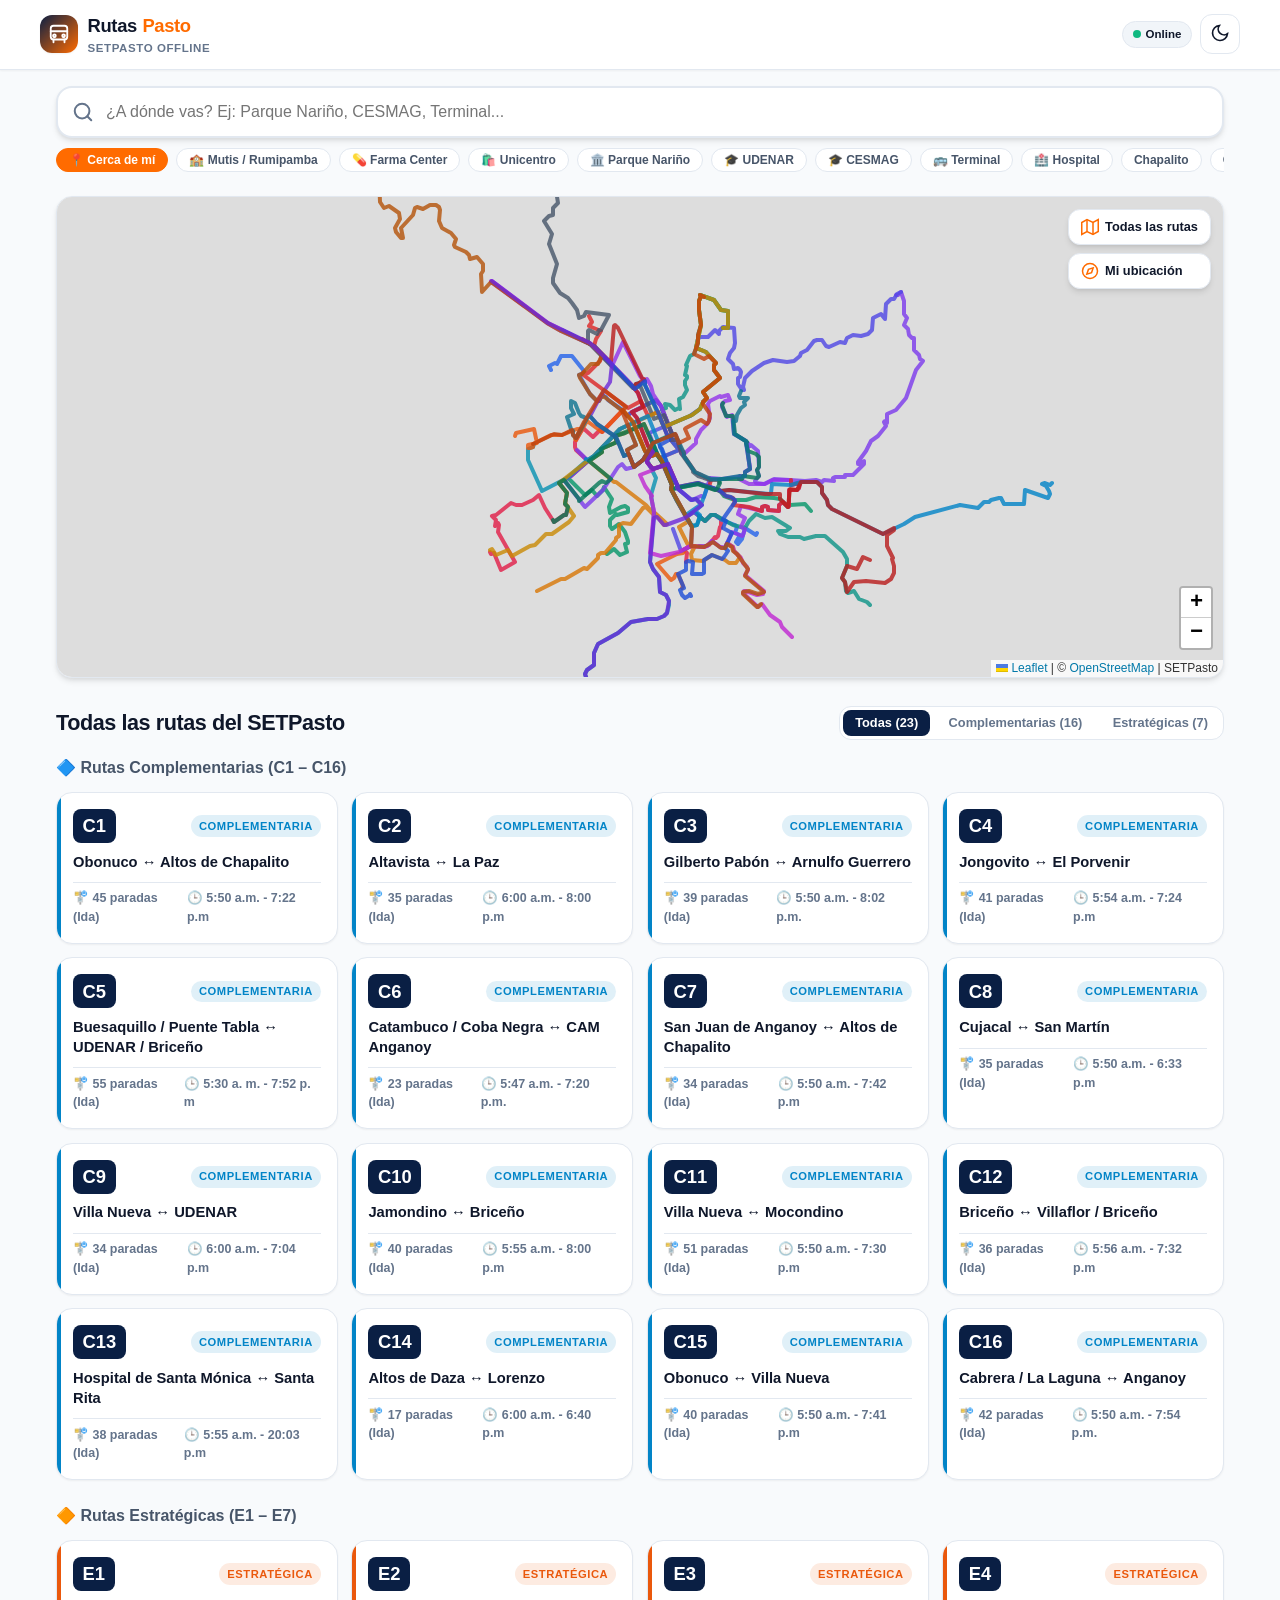
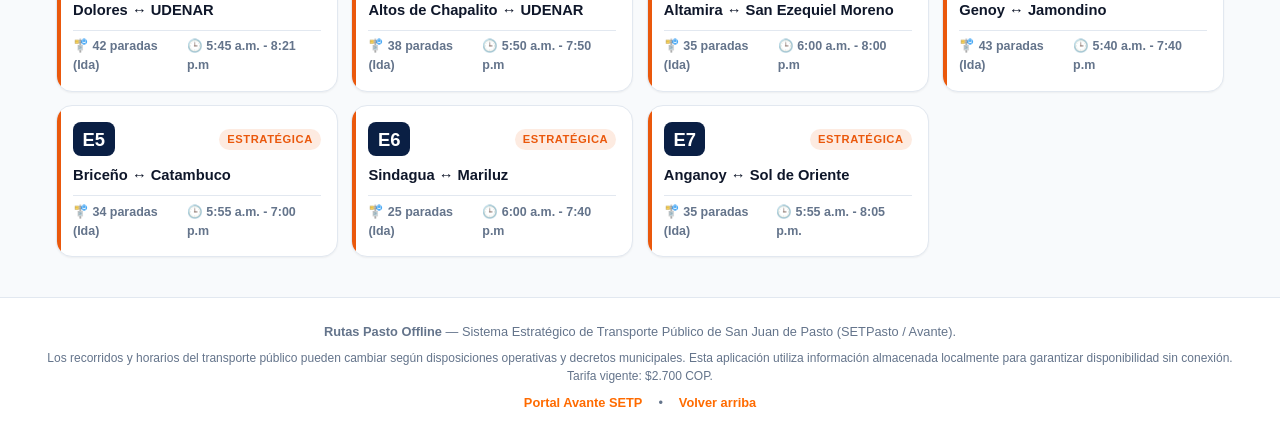
==== commit 863ea128: "feat: integrar directorio de lugares populares y Google Maps de Pasto, buscador por alias cotidiano " ====
--- a/index.html
+++ b/index.html
@@ -98,7 +98,10 @@
 
             <!-- Accesos rápidos de búsqueda común en Pasto -->
             <div class="quick-tags">
-                <button type="button" class="tag-btn" data-query="Centro">📍 Centro</button>
+                <button type="button" class="tag-btn tag-btn-highlight" id="btnRutasCercaDeMi">📍 Cerca de mí</button>
+                <button type="button" class="tag-btn" data-query="Mutis">🏫 Mutis / Rumipamba</button>
+                <button type="button" class="tag-btn" data-query="Farma Center">💊 Farma Center</button>
+                <button type="button" class="tag-btn" data-query="Unicentro">🛍️ Unicentro</button>
                 <button type="button" class="tag-btn" data-query="Parque Nariño">🏛️ Parque Nariño</button>
                 <button type="button" class="tag-btn" data-query="UDENAR">🎓 UDENAR</button>
                 <button type="button" class="tag-btn" data-query="CESMAG">🎓 CESMAG</button>
@@ -267,6 +270,7 @@
     <!-- Scripts locales (Sin dependencias externas) -->
     <script src="assets/leaflet/leaflet.js"></script>
     <script src="data/rutas.js"></script>
+    <script src="data/lugares.js"></script>
     <script src="app.js"></script>
 </body>
 </html>
--- a/styles.css
+++ b/styles.css
@@ -393,13 +393,41 @@
 }
 
 .result-badge {
-    font-size: 0.7rem;
+    font-size: 0.72rem;
     font-weight: 700;
     color: var(--color-accent);
     background: var(--color-accent-bg);
-    padding: 0.15rem 0.45rem;
+    padding: 0.25rem 0.5rem;
     border-radius: var(--radius-sm);
     display: inline-block;
+    line-height: 1.35;
+}
+
+.result-badge-stop {
+    font-size: 0.72rem;
+    font-weight: 600;
+    color: #0369A1;
+    background: #E0F2FE;
+    padding: 0.25rem 0.5rem;
+    border-radius: var(--radius-sm);
+    display: inline-block;
+    line-height: 1.35;
+}
+
+[data-theme="dark"] .result-badge-stop {
+    background: rgba(14, 165, 233, 0.2);
+    color: #38BDF8;
+}
+
+.tag-btn-highlight {
+    background: var(--color-accent) !important;
+    color: #FFFFFF !important;
+    border-color: var(--color-accent) !important;
+    font-weight: 700 !important;
+}
+
+.tag-btn-highlight:hover {
+    background: var(--color-accent-hover) !important;
 }
 
 /* Map Section */
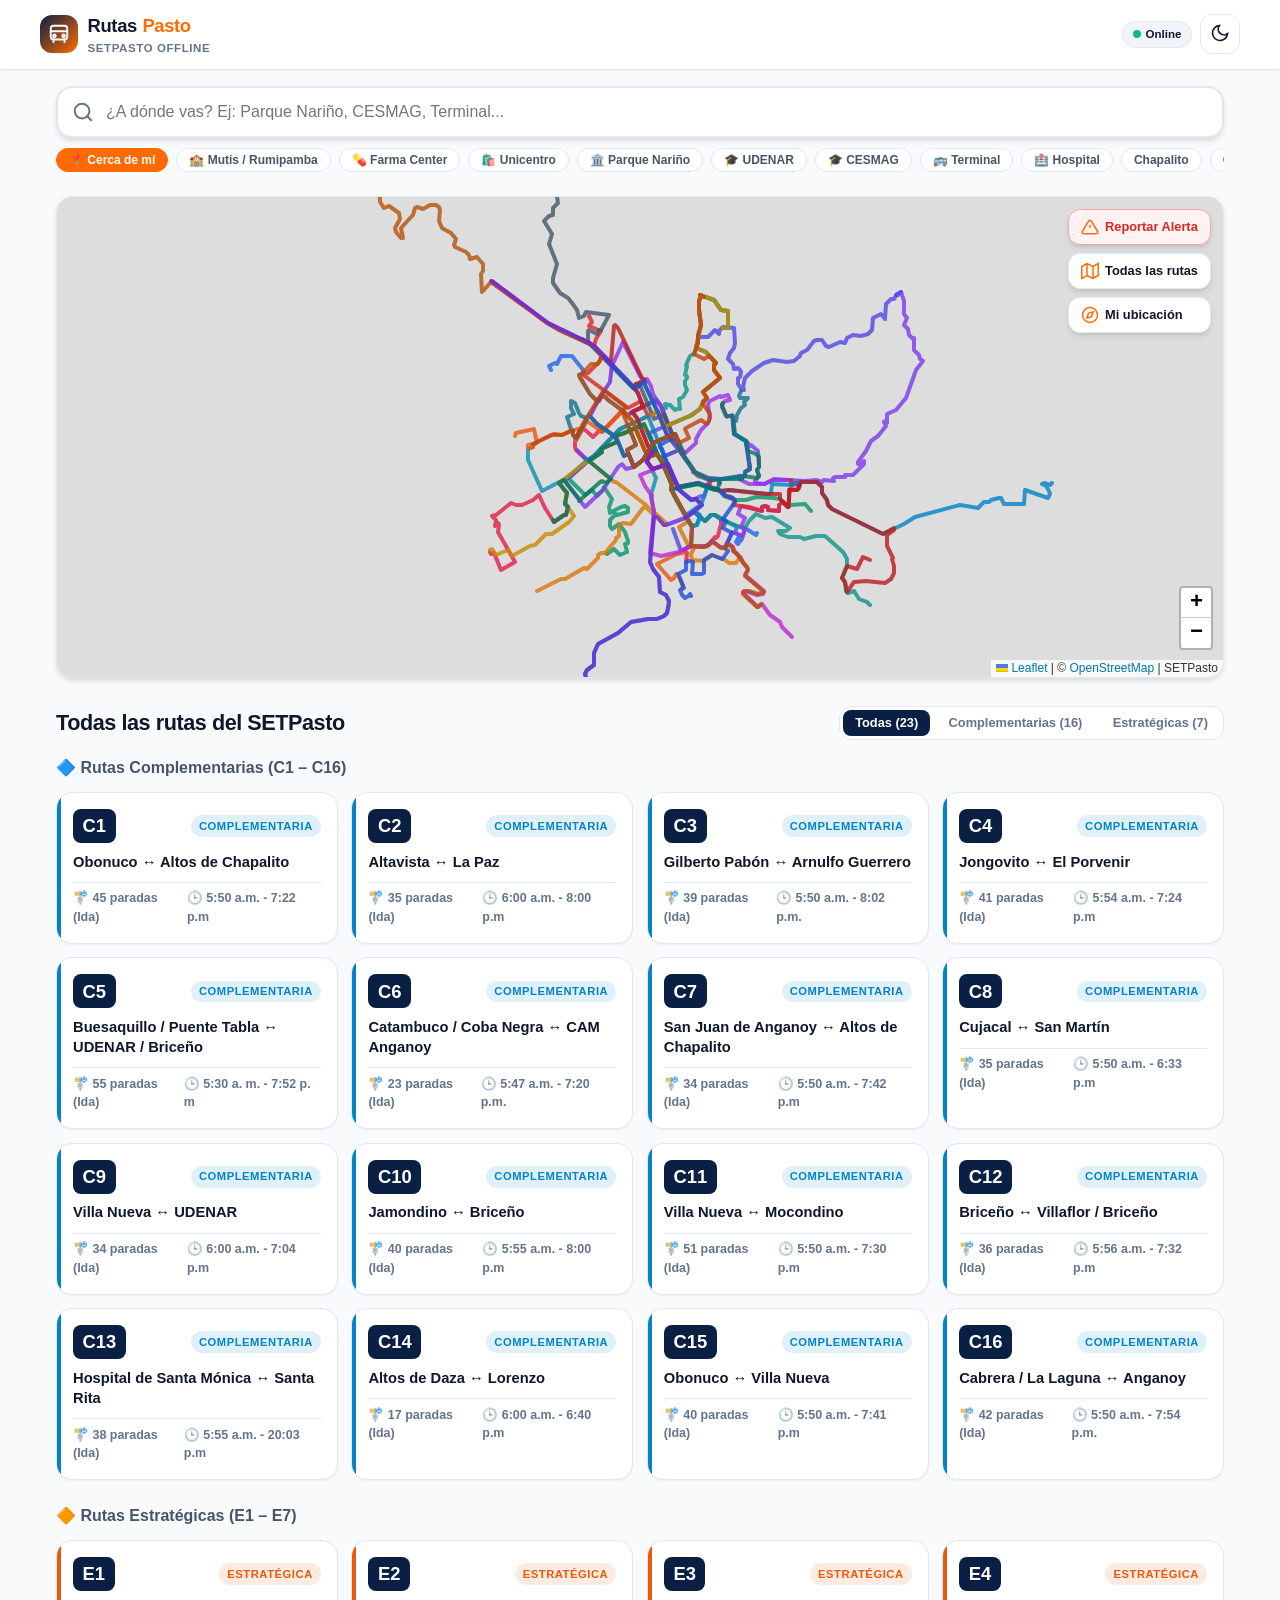
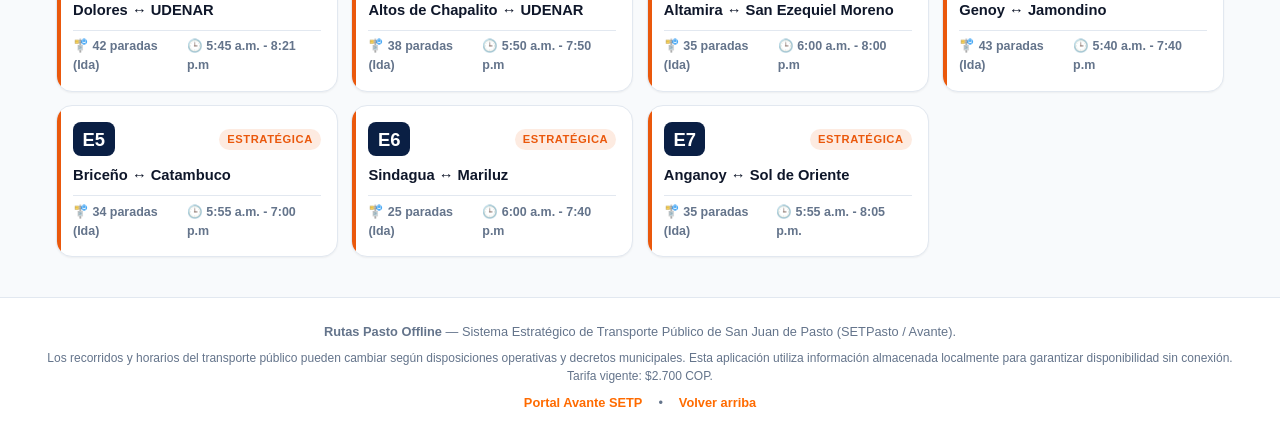
==== commit 02cee127: "feat: conectar supabase para reportes ciudadanos y alertas viales en tiempo real" ====
--- a/index.html
+++ b/index.html
@@ -121,7 +121,44 @@
             </div>
         </section>
 
-        <!-- Ficha de Ruta Seleccionada (Arriba o junto al mapa cuando está activa) -->
+        <!-- Sección del Mapa (Visible inmediatamente bajo el buscador) -->
+        <section id="mapSection" class="map-container-box" aria-label="Mapa interactivo de rutas de Pasto">
+            <div id="map"></div>
+
+            <!-- Controles flotantes sobre el mapa -->
+            <div class="map-floating-controls">
+                <button id="btnNewAlert" class="btn-map-control btn-map-alert" type="button" title="Reportar desvío o trancón en Pasto">
+                    <svg viewBox="0 0 24 24" fill="none" stroke="currentColor" stroke-width="2">
+                        <path d="M10.29 3.86L1.82 18a2 2 0 0 0 1.71 3h16.94a2 2 0 0 0 1.71-3L13.71 3.86a2 2 0 0 0-3.42 0z"></path>
+                        <line x1="12" y1="9" x2="12" y2="13"></line>
+                        <line x1="12" y1="17" x2="12.01" y2="17"></line>
+                    </svg>
+                    Reportar Alerta
+                </button>
+                <button id="btnShowAll" class="btn-map-control" type="button" title="Ver todas las 23 rutas en el mapa">
+                    <svg viewBox="0 0 24 24" fill="none" stroke="currentColor" stroke-width="2">
+                        <polygon points="1 6 1 22 8 18 16 22 23 18 23 2 16 6 8 2 1 6"></polygon>
+                        <line x1="8" y1="2" x2="8" y2="18"></line>
+                        <line x1="16" y1="6" x2="16" y2="22"></line>
+                    </svg>
+                    Todas las rutas
+                </button>
+                <button id="btnLocation" class="btn-map-control" type="button" title="Ubicar mi posición actual">
+                    <svg viewBox="0 0 24 24" fill="none" stroke="currentColor" stroke-width="2">
+                        <circle cx="12" cy="12" r="10"></circle>
+                        <polygon points="16.24 7.76 14.12 14.12 7.76 16.24 9.88 9.88 16.24 7.76"></polygon>
+                    </svg>
+                    Mi ubicación
+                </button>
+            </div>
+
+            <!-- Aviso offline amigable para el mapa -->
+            <div id="offlineBanner" class="offline-banner">
+                <span>⚡ <strong>Modo sin conexión:</strong> Consulta tus rutas, paradas y horarios almacenados localmente.</span>
+            </div>
+        </section>
+
+        <!-- Ficha de Ruta Seleccionada (Detalles técnicos y paradas) -->
         <section id="routePanel" class="route-panel" aria-label="Detalles de la ruta seleccionada">
             <div class="route-panel-header">
                 <div class="route-panel-title-area">
@@ -146,6 +183,9 @@
                 </button>
             </div>
 
+            <!-- Área de Alertas y Novedades Activas para esta ruta -->
+            <div id="routeAlertsArea" style="display: none;"></div>
+
             <!-- Control de Sentido [ IDA ] [ RETORNO ] -->
             <div class="direction-control-bar">
                 <div class="direction-buttons">
@@ -187,35 +227,6 @@
                     <span style="font-size: 0.75rem; color: var(--color-text-muted);">Toca una parada para enfocarla en el mapa</span>
                 </div>
                 <div id="stopsListScroll" class="stops-list-scroll"></div>
-            </div>
-        </section>
-
-        <!-- Sección del Mapa -->
-        <section id="mapSection" class="map-container-box" aria-label="Mapa interactivo de rutas de Pasto">
-            <div id="map"></div>
-
-            <!-- Controles flotantes sobre el mapa -->
-            <div class="map-floating-controls">
-                <button id="btnShowAll" class="btn-map-control" type="button" title="Ver todas las 23 rutas en el mapa">
-                    <svg viewBox="0 0 24 24" fill="none" stroke="currentColor" stroke-width="2">
-                        <polygon points="1 6 1 22 8 18 16 22 23 18 23 2 16 6 8 2 1 6"></polygon>
-                        <line x1="8" y1="2" x2="8" y2="18"></line>
-                        <line x1="16" y1="6" x2="16" y2="22"></line>
-                    </svg>
-                    Todas las rutas
-                </button>
-                <button id="btnLocation" class="btn-map-control" type="button" title="Ubicar mi posición actual">
-                    <svg viewBox="0 0 24 24" fill="none" stroke="currentColor" stroke-width="2">
-                        <circle cx="12" cy="12" r="10"></circle>
-                        <polygon points="16.24 7.76 14.12 14.12 7.76 16.24 9.88 9.88 16.24 7.76"></polygon>
-                    </svg>
-                    Mi ubicación
-                </button>
-            </div>
-
-            <!-- Aviso offline amigable para el mapa -->
-            <div id="offlineBanner" class="offline-banner">
-                <span>⚡ <strong>Modo sin conexión:</strong> Consulta tus rutas, paradas y horarios almacenados localmente.</span>
             </div>
         </section>
 
@@ -267,10 +278,73 @@
         </div>
     </footer>
 
+    <!-- Modal para Reportar Alerta Ciudadana en Tiempo Real (Supabase) -->
+    <div id="modalAlerta" class="modal-overlay" aria-hidden="true">
+        <div class="modal-card" role="dialog" aria-labelledby="modalAlertaTitle">
+            <div class="modal-header">
+                <div style="display: flex; align-items: center; gap: 0.5rem;">
+                    <span style="color: #EF4444; font-size: 1.2rem;">📢</span>
+                    <h3 id="modalAlertaTitle" style="font-size: 1.1rem; font-weight: 800; margin: 0;">Reportar Novedad en Pasto</h3>
+                </div>
+                <button id="btnCloseModalAlerta" class="btn-close-modal" type="button" aria-label="Cerrar modal">&times;</button>
+            </div>
+            <form id="formNuevaAlerta" class="modal-body">
+                <p style="font-size: 0.8rem; color: var(--color-text-muted); margin-bottom: 0.8rem;">
+                    Informa a otros usuarios sobre desvíos, trancones o cierres viales. Se sincronizará en tiempo real con Supabase.
+                </p>
+
+                <div class="form-group">
+                    <label for="alertaTipo" class="form-label">Tipo de Novedad</label>
+                    <select id="alertaTipo" class="form-select" required>
+                        <option value="desvio">🔀 Desvío de Ruta</option>
+                        <option value="congestion">🚗 Trancón / Congestión Fuerte</option>
+                        <option value="obra">🚧 Calle Cerrada / Obras</option>
+                        <option value="accidente">⚠️ Accidente Vial</option>
+                        <option value="retraso">⏱️ Retraso en Despacho de Buses</option>
+                        <option value="otro">ℹ️ Otro Aviso</option>
+                    </select>
+                </div>
+
+                <div class="form-group">
+                    <label for="alertaTitulo" class="form-label">Título corto / Lugar</label>
+                    <input type="text" id="alertaTitulo" class="form-input" placeholder="Ej: Cierre en Calle 18 con Cra 27" required maxlength="80">
+                </div>
+
+                <div class="form-group">
+                    <label for="alertaRuta" class="form-label">Ruta Afectada (Opcional)</label>
+                    <select id="alertaRuta" class="form-select">
+                        <option value="">Cualquier ruta / Toda la vía</option>
+                        <option value="C1">C1</option><option value="C2">C2</option><option value="C3">C3</option>
+                        <option value="C4">C4</option><option value="C5">C5</option><option value="C6">C6</option>
+                        <option value="C7">C7</option><option value="C8">C8</option><option value="C9">C9</option>
+                        <option value="C10">C10</option><option value="C11">C11</option><option value="C12">C12</option>
+                        <option value="C13">C13</option><option value="C14">C14</option><option value="C15">C15</option>
+                        <option value="C16">C16</option><option value="E1">E1</option><option value="E2">E2</option>
+                        <option value="E3">E3</option><option value="E4">E4</option><option value="E5">E5</option>
+                        <option value="E6">E6</option><option value="E7">E7</option>
+                    </select>
+                </div>
+
+                <div class="form-group">
+                    <label for="alertaDesc" class="form-label">Descripción detallada</label>
+                    <textarea id="alertaDesc" class="form-textarea" rows="2" placeholder="Explica brevemente lo que ocurre para que otros usuarios tomen rutas alternas..."></textarea>
+                </div>
+
+                <div class="form-actions">
+                    <button type="button" id="btnCancelModalAlerta" class="btn-secondary">Cancelar</button>
+                    <button type="submit" id="btnSubmitAlerta" class="btn-primary">
+                        <span>Publicar Alerta</span>
+                    </button>
+                </div>
+            </form>
+        </div>
+    </div>
+
     <!-- Scripts locales (Sin dependencias externas) -->
     <script src="assets/leaflet/leaflet.js"></script>
     <script src="data/rutas.js"></script>
     <script src="data/lugares.js"></script>
+    <script src="data/supabase.js"></script>
     <script src="app.js"></script>
 </body>
 </html>
--- a/styles.css
+++ b/styles.css
@@ -1017,10 +1017,30 @@
     animation: pulse 2s infinite;
 }
 
-@keyframes pulse {
-    0% { box-shadow: 0 0 0 0 rgba(2, 132, 199, 0.6); }
-    70% { box-shadow: 0 0 0 12px rgba(2, 132, 199, 0); }
-    100% { box-shadow: 0 0 0 0 rgba(2, 132, 199, 0); }
+/* Custom Place/POI Destination Marker */
+.custom-poi-marker {
+    width: 38px;
+    height: 38px;
+    background: #E11D48;
+    border: 3px solid #FFFFFF;
+    border-radius: 50%;
+    color: #FFFFFF;
+    display: flex;
+    align-items: center;
+    justify-content: center;
+    box-shadow: 0 4px 12px rgba(225, 29, 72, 0.45);
+    animation: pulse-poi 2s infinite;
+}
+
+.custom-poi-marker svg {
+    width: 20px;
+    height: 20px;
+}
+
+@keyframes pulse-poi {
+    0% { transform: scale(1); box-shadow: 0 0 0 0 rgba(225, 29, 72, 0.7); }
+    70% { transform: scale(1.08); box-shadow: 0 0 0 12px rgba(225, 29, 72, 0); }
+    100% { transform: scale(1); box-shadow: 0 0 0 0 rgba(225, 29, 72, 0); }
 }
 
 /* Toast Notifications */
@@ -1046,3 +1066,199 @@
     opacity: 1;
     transform: translateX(-50%) translateY(0);
 }
+
+/* Botón de Reportar Alerta en Mapa */
+.btn-map-alert {
+    background: #FEF2F2 !important;
+    border-color: #FCA5A5 !important;
+    color: #DC2626 !important;
+}
+
+[data-theme="dark"] .btn-map-alert {
+    background: rgba(239, 68, 68, 0.18) !important;
+    border-color: #EF4444 !important;
+    color: #FCA5A5 !important;
+}
+
+.btn-map-alert:hover {
+    background: #FEE2E2 !important;
+}
+
+/* Marcadores de Alertas en el Mapa */
+.custom-alert-marker {
+    width: 32px;
+    height: 32px;
+    background: #EF4444;
+    border: 2px solid #FFFFFF;
+    border-radius: 50%;
+    color: #FFFFFF;
+    display: flex;
+    align-items: center;
+    justify-content: center;
+    font-size: 14px;
+    box-shadow: 0 3px 8px rgba(0, 0, 0, 0.35);
+    cursor: pointer;
+    transition: transform var(--transition-fast);
+}
+
+.custom-alert-marker:hover {
+    transform: scale(1.15);
+}
+
+/* Modal Dialog */
+.modal-overlay {
+    display: none;
+    position: fixed;
+    top: 0;
+    left: 0;
+    right: 0;
+    bottom: 0;
+    background: rgba(10, 31, 68, 0.65);
+    backdrop-filter: blur(4px);
+    z-index: 10000;
+    align-items: center;
+    justify-content: center;
+    padding: 1rem;
+    animation: fadeIn 0.2s ease-out;
+}
+
+.modal-overlay.active {
+    display: flex;
+}
+
+@keyframes fadeIn {
+    from { opacity: 0; }
+    to { opacity: 1; }
+}
+
+.modal-card {
+    background: var(--color-surface);
+    border: 1px solid var(--color-border);
+    border-radius: var(--radius-lg);
+    box-shadow: var(--shadow-xl);
+    width: 100%;
+    max-width: 480px;
+    max-height: 90vh;
+    overflow-y: auto;
+    animation: slideUp 0.25s ease-out;
+}
+
+@keyframes slideUp {
+    from { transform: translateY(20px); opacity: 0; }
+    to { transform: translateY(0); opacity: 1; }
+}
+
+.modal-header {
+    display: flex;
+    align-items: center;
+    justify-content: space-between;
+    padding: 1.25rem;
+    border-bottom: 1px solid var(--color-border);
+}
+
+.btn-close-modal {
+    background: transparent;
+    border: none;
+    font-size: 1.5rem;
+    line-height: 1;
+    color: var(--color-text-muted);
+    cursor: pointer;
+    padding: 0.25rem 0.5rem;
+    border-radius: var(--radius-sm);
+}
+
+.btn-close-modal:hover {
+    background: var(--color-surface-hover);
+    color: var(--color-text);
+}
+
+.modal-body {
+    padding: 1.25rem;
+    display: flex;
+    flex-direction: column;
+    gap: 1rem;
+}
+
+.form-group {
+    display: flex;
+    flex-direction: column;
+    gap: 0.35rem;
+}
+
+.form-label {
+    font-size: 0.8rem;
+    font-weight: 700;
+    color: var(--color-text);
+}
+
+.form-input, .form-select, .form-textarea {
+    width: 100%;
+    padding: 0.65rem 0.85rem;
+    border: 1.5px solid var(--color-border);
+    border-radius: var(--radius-md);
+    background: var(--color-bg);
+    color: var(--color-text);
+    font-size: 0.88rem;
+    font-family: inherit;
+    outline: none;
+    transition: border-color var(--transition-fast);
+}
+
+.form-input:focus, .form-select:focus, .form-textarea:focus {
+    border-color: var(--color-accent);
+}
+
+.form-actions {
+    display: flex;
+    justify-content: flex-end;
+    gap: 0.75rem;
+    margin-top: 0.5rem;
+}
+
+.btn-secondary {
+    background: var(--color-surface-hover);
+    border: 1px solid var(--color-border);
+    color: var(--color-text);
+    padding: 0.6rem 1.1rem;
+    border-radius: var(--radius-md);
+    font-weight: 700;
+    font-size: 0.85rem;
+    cursor: pointer;
+}
+
+.btn-primary {
+    background: #DC2626;
+    border: none;
+    color: #FFFFFF;
+    padding: 0.6rem 1.25rem;
+    border-radius: var(--radius-md);
+    font-weight: 700;
+    font-size: 0.85rem;
+    cursor: pointer;
+    box-shadow: var(--shadow-sm);
+    transition: background var(--transition-fast);
+}
+
+.btn-primary:hover {
+    background: #B91C1C;
+}
+
+/* Banner de alerta en ficha de ruta */
+.route-alert-banner {
+    background: #FEF2F2;
+    border-left: 4px solid #EF4444;
+    padding: 0.75rem 1rem;
+    margin: 0.5rem 1.25rem;
+    border-radius: var(--radius-sm);
+    display: flex;
+    align-items: flex-start;
+    gap: 0.6rem;
+    font-size: 0.82rem;
+    color: #991B1B;
+    line-height: 1.4;
+}
+
+[data-theme="dark"] .route-alert-banner {
+    background: rgba(239, 68, 68, 0.15);
+    color: #FCA5A5;
+}
